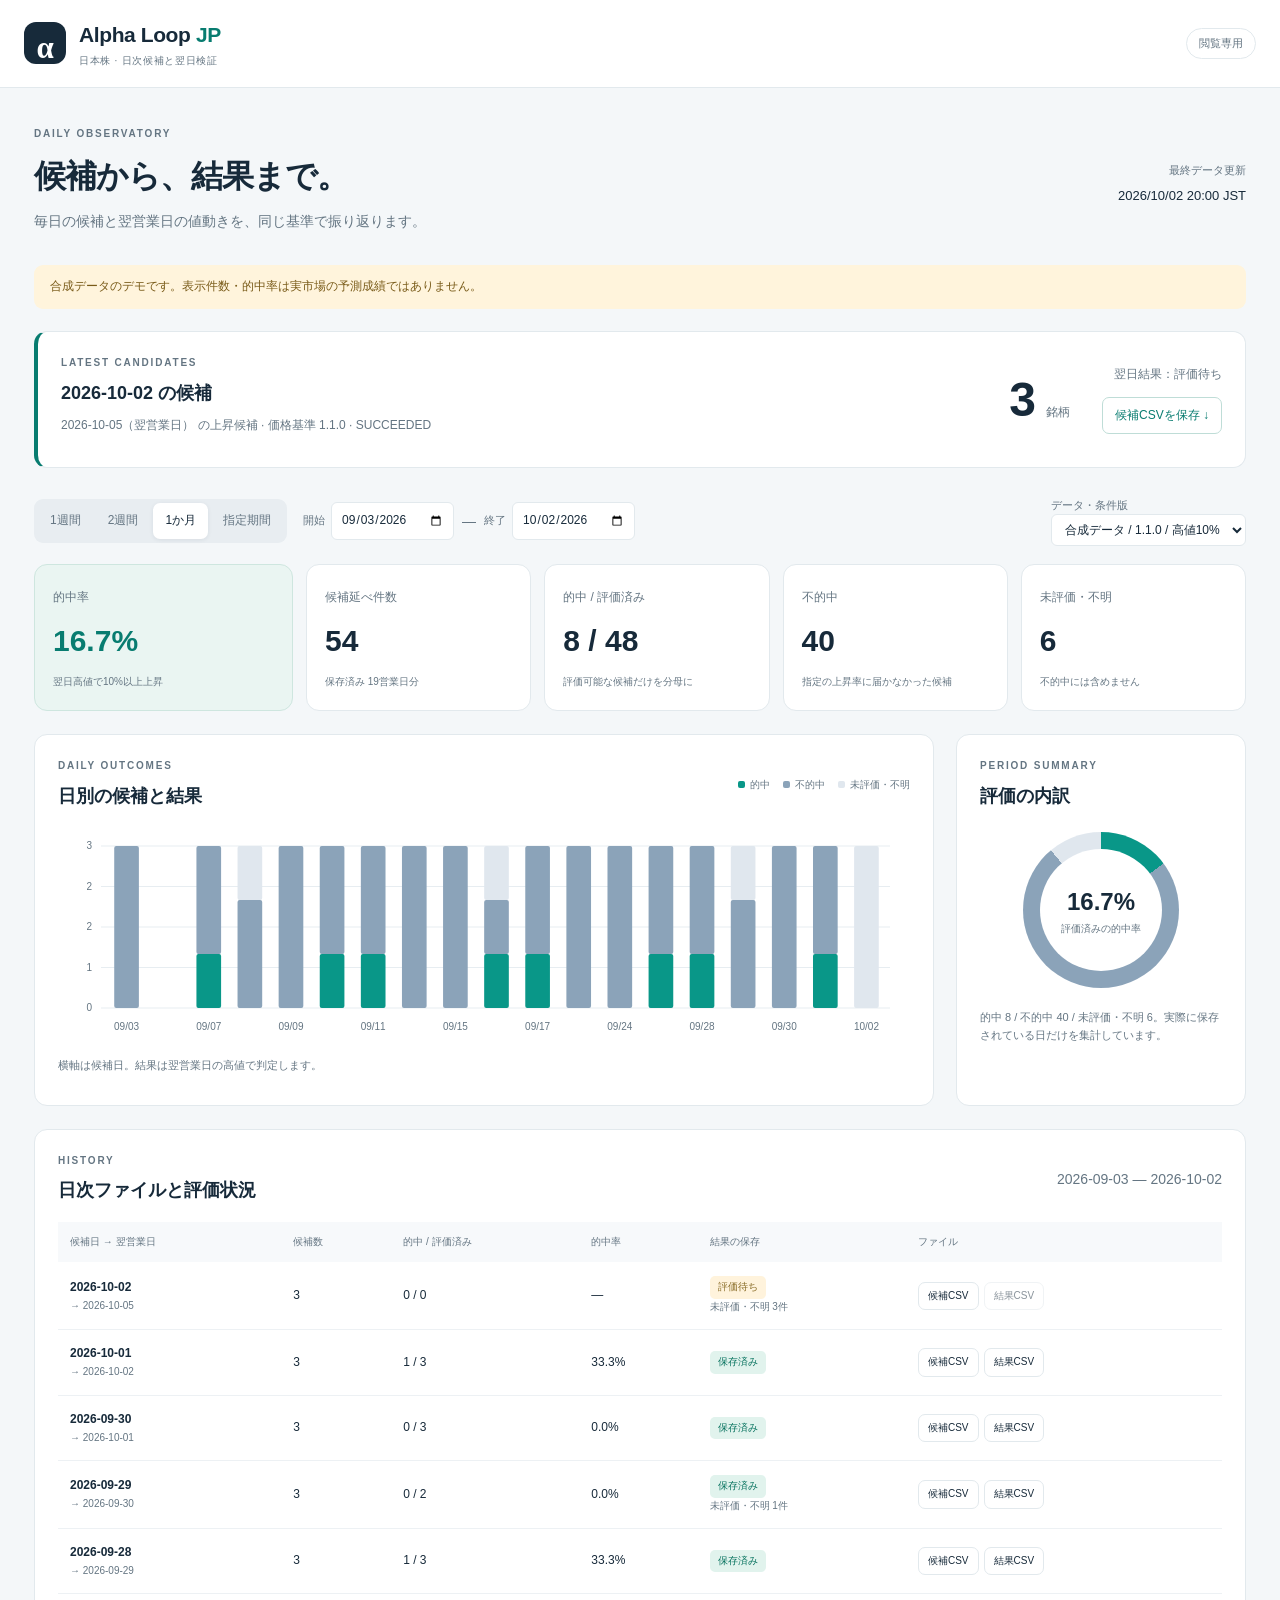
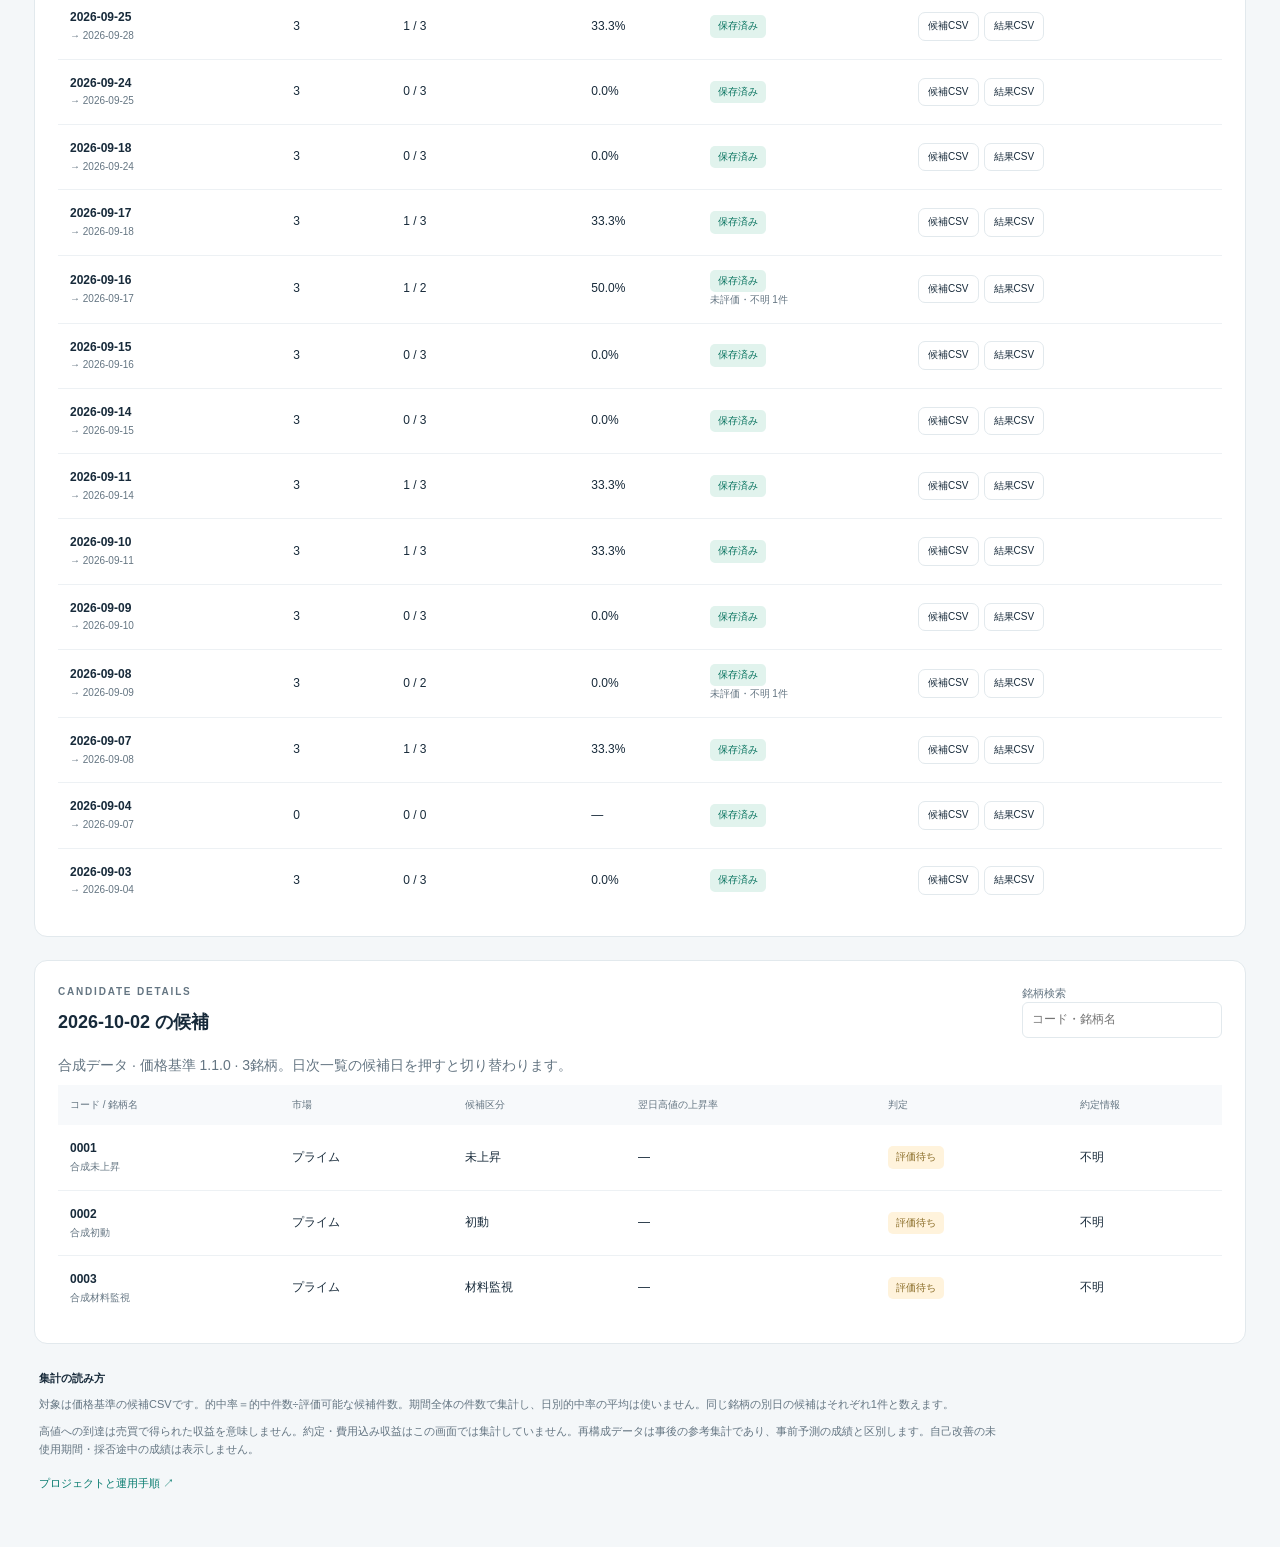
==== dashboard/index.html @ 93776878 "日次ダッシュボードとGitHub Pages公開機能を追加" ====
<!doctype html>
<html lang="ja">
<head>
  <meta charset="utf-8">
  <meta name="viewport" content="width=device-width,initial-scale=1">
  <meta name="color-scheme" content="light">
  <meta http-equiv="Content-Security-Policy" content="default-src 'self'; script-src 'self'; style-src 'self' 'unsafe-inline'; connect-src 'self'; object-src 'none'; base-uri 'self'">
  <title>Alpha Loop JP — 日次ダッシュボード</title>
  <link rel="stylesheet" href="./style.css">
  <script src="./app.js" defer></script>
</head>
<body>
  <header class="topbar"><div class="brand"><span class="mark" aria-hidden="true">α</span><div>Alpha Loop <b>JP</b><small>日本株 · 日次候補と翌日検証</small></div></div><span class="readonly">閲覧専用</span></header>
  <main>
    <section class="heading"><div><p class="eyebrow">DAILY OBSERVATORY</p><h1>候補から、結果まで。</h1><p class="sub">毎日の候補と翌営業日の値動きを、同じ基準で振り返ります。</p></div><div class="update"><span>最終データ更新</span><strong id="updated">—</strong></div></section>
    <div id="notice" class="notice" role="status">保存データを読み込んでいます…</div>
    <section class="latest panel" aria-labelledby="latest-heading"><div><p class="eyebrow">LATEST CANDIDATES</p><h2 id="latest-heading">最新の候補</h2><p id="latest-description">—</p></div><div class="latest-number"><strong id="latest-count">—</strong><span>銘柄</span></div><div class="latest-result"><span id="latest-status">—</span><button id="latest-csv" disabled>候補CSVを保存 ↓</button></div></section>
    <section class="controls" aria-label="表示条件"><div class="periods" role="group" aria-label="集計期間"><button data-period="7">1週間</button><button data-period="14">2週間</button><button data-period="30" class="active" aria-pressed="true">1か月</button><button data-period="custom">指定期間</button></div><div class="date-controls"><label>開始<input id="start" type="date"></label><span>—</span><label>終了<input id="end" type="date"></label></div><label class="cohort-label">データ・条件版<select id="cohort"></select></label></section>
    <section class="metrics" aria-label="期間集計">
      <article class="metric accent"><span>的中率</span><strong id="rate">—</strong><small id="metric-definition">翌日高値で10%以上上昇</small></article>
      <article class="metric"><span>候補延べ件数</span><strong id="candidate-total">—</strong><small id="available-days">—</small></article>
      <article class="metric"><span>的中 / 評価済み</span><strong id="hit-total">—</strong><small>評価可能な候補だけを分母に</small></article>
      <article class="metric"><span>不的中</span><strong id="miss-total">—</strong><small>指定の上昇率に届かなかった候補</small></article>
      <article class="metric"><span>未評価・不明</span><strong id="unknown-total">—</strong><small>不的中には含めません</small></article>
    </section>
    <section class="charts"><article class="panel chart-panel"><div class="section-title"><div><p class="eyebrow">DAILY OUTCOMES</p><h2>日別の候補と結果</h2></div><div class="legend"><span class="hit">的中</span><span class="miss">不的中</span><span class="unknown">未評価・不明</span></div></div><div id="chart" class="chart"></div><p class="chart-foot">横軸は候補日。結果は翌営業日の高値で判定します。</p></article><article class="panel breakdown"><p class="eyebrow">PERIOD SUMMARY</p><h2>評価の内訳</h2><div id="donut" class="donut"><span id="donut-label">—</span></div><p id="period-note" class="chart-foot">—</p></article></section>
    <section class="panel"><div class="section-title"><div><p class="eyebrow">HISTORY</p><h2>日次ファイルと評価状況</h2></div><span id="range-label" class="muted"></span></div><div class="table-scroll"><table><caption class="sr-only">期間内の日別候補と結果</caption><thead><tr><th>候補日 → 翌営業日</th><th>候補数</th><th>的中 / 評価済み</th><th>的中率</th><th>結果の保存</th><th>ファイル</th></tr></thead><tbody id="history"></tbody></table></div><p id="empty" class="empty" hidden>この期間には保存データがありません。</p></section>
    <section class="panel details"><div class="section-title"><div><p class="eyebrow">CANDIDATE DETAILS</p><h2 id="details-heading">銘柄別の結果</h2></div><label class="search-label">銘柄検索<input id="search" type="search" placeholder="コード・銘柄名" autocomplete="off"></label></div><p id="detail-note" class="muted"></p><div class="table-scroll"><table><caption class="sr-only">選択日の候補銘柄と翌日結果</caption><thead><tr><th>コード / 銘柄名</th><th>市場</th><th>候補区分</th><th>翌日高値の上昇率</th><th>判定</th><th>約定情報</th></tr></thead><tbody id="candidates"></tbody></table></div></section>
    <footer><strong>集計の読み方</strong><p>対象は価格基準の候補CSVです。的中率＝的中件数÷評価可能な候補件数。期間全体の件数で集計し、日別的中率の平均は使いません。同じ銘柄の別日の候補はそれぞれ1件と数えます。</p><p>高値への到達は売買で得られた収益を意味しません。約定・費用込み収益はこの画面では集計していません。再構成データは事後の参考集計であり、事前予測の成績と区別します。自己改善の未使用期間・採否途中の成績は表示しません。</p><a href="https://github.com/appdevelopmentworks/alpha-loop-jp" rel="noopener noreferrer">プロジェクトと運用手順 ↗</a></footer>
  </main>
</body>
</html>
---- dashboard/style.css ----
:root{--ink:#172a3a;--muted:#647582;--line:#e2e9ed;--teal:#087c70;--hit:#099788;--miss:#8ba3b9;--unknown:#e0e7ee;--bg:#f4f7f9}*{box-sizing:border-box}body{margin:0;background:var(--bg);color:var(--ink);font-family:Inter,"Noto Sans JP","Yu Gothic UI",Meiryo,sans-serif;font-size:14px;line-height:1.65}.topbar{height:88px;padding:0 max(24px,calc((100vw - 1260px)/2));display:flex;align-items:center;justify-content:space-between;background:#fff;border-bottom:1px solid var(--line)}.brand{display:flex;align-items:center;gap:13px;font-size:21px;font-weight:600;letter-spacing:-.4px}.brand b{color:var(--teal)}.brand small{display:block;font-size:10px;font-weight:500;letter-spacing:.7px;color:var(--muted)}.mark{display:grid;place-items:center;width:42px;height:42px;background:var(--ink);color:#fff;border-radius:12px;font-family:Georgia,serif;font-size:31px}.readonly{font-size:11px;color:var(--muted);border:1px solid var(--line);padding:5px 12px;border-radius:20px}main{max-width:1260px;margin:auto;padding:38px 24px 30px}.heading{display:flex;justify-content:space-between;align-items:center;margin-bottom:24px}.eyebrow{font-size:10px;font-weight:700;letter-spacing:1.8px;color:var(--muted);margin:0 0 7px}h1{font-size:32px;letter-spacing:-1px;margin:0 0 8px}h2{font-size:18px;margin:0}p{margin:8px 0}.sub,.muted{color:var(--muted)}.update{text-align:right;font-size:11px;color:var(--muted)}.update strong{display:block;font-size:13px;font-weight:500;color:var(--ink);margin-top:5px}.notice{padding:12px 16px;border-radius:9px;margin-bottom:22px;background:#e8f3f1;color:#22635c;font-size:12px}.notice.demo{background:#fff4dc;color:#795b19}.notice.error{background:#fdeceb;color:#982d2b}.panel,.metric{background:#fff;border:1px solid var(--line);border-radius:13px;padding:23px}.latest{display:flex;gap:32px;align-items:center;margin-bottom:28px;border-left:4px solid var(--teal)}.latest p:last-child{color:var(--muted);font-size:12px}.latest-number{margin-left:auto;display:flex;align-items:baseline;gap:10px}.latest-number strong{font-size:48px;font-weight:600;line-height:1.2;font-variant-numeric:tabular-nums}.latest-number span{font-size:12px;color:var(--muted)}.latest-result{display:flex;align-items:flex-end;flex-direction:column;gap:12px;color:var(--muted);font-size:12px}button,select,input{font:inherit}button{cursor:pointer;border:1px solid var(--line);border-radius:7px;background:#fff;color:var(--ink);padding:8px 12px;font-size:12px}button:hover{border-color:var(--teal);color:var(--teal)}button:disabled{cursor:default;opacity:.5}button:focus-visible,select:focus-visible,input:focus-visible,a:focus-visible{outline:3px solid #84cabf;outline-offset:3px}.latest button{border-color:#bfddd7;color:var(--teal)}.controls{display:flex;gap:16px;align-items:center;flex-wrap:wrap;margin-bottom:18px}.periods{display:flex;background:#e8edf1;padding:4px;border-radius:9px;gap:3px}.periods button{border:0;background:transparent;color:var(--muted)}.periods .active{background:#fff;color:var(--ink);box-shadow:0 1px 4px #172a3a14}.date-controls{display:flex;gap:8px;align-items:center;color:var(--muted)}label{font-size:11px;color:var(--muted)}input,select{border:1px solid var(--line);border-radius:6px;padding:7px 9px;color:var(--ink);background:#fff;font-size:12px;max-width:100%}.date-controls input{margin-left:6px}.cohort-label{margin-left:auto}.cohort-label select{display:block;min-width:195px}.metrics{display:grid;grid-template-columns:1.15fr repeat(4,1fr);gap:13px;margin-bottom:23px}.metric{padding:20px 18px;min-width:0}.metric>span{font-size:12px;color:var(--muted)}.metric strong{display:block;font-size:30px;font-weight:600;font-variant-numeric:tabular-nums;margin:8px 0}.metric small{display:block;font-size:10px;color:var(--muted)}.metric.accent{background:#eaf5f2;border-color:#cee6df}.metric.accent strong{color:var(--teal)}.charts{display:grid;grid-template-columns:1fr 290px;gap:22px;margin-bottom:23px}.section-title{display:flex;align-items:center;justify-content:space-between;gap:15px;margin-bottom:16px}.legend{display:flex;gap:13px;font-size:10px;color:var(--muted)}.legend span:before{content:"";display:inline-block;width:7px;height:7px;border-radius:2px;margin-right:5px;background:var(--unknown)}.legend .hit:before{background:var(--hit)}.legend .miss:before{background:var(--miss)}.chart{min-height:215px;overflow:auto}.chart svg{display:block;width:100%;min-width:400px;height:215px}.chart text{font-family:inherit;fill:var(--muted);font-size:10px}.chart-foot{font-size:11px;color:var(--muted);margin-top:13px}.breakdown h2{margin-bottom:20px}.donut{width:156px;height:156px;border-radius:50%;margin:20px auto;display:grid;place-items:center;background:var(--unknown);position:relative}.donut:before{content:"";position:absolute;inset:17px;border-radius:50%;background:#fff}.donut span{z-index:1;text-align:center;font-size:24px;font-weight:600}.donut span small{display:block;font-size:10px;font-weight:400;color:var(--muted)}.table-scroll{overflow-x:auto}table{width:100%;border-collapse:collapse;text-align:left;white-space:nowrap;font-size:12px}thead{font-size:10px;color:var(--muted);background:#f7f9fb}th{font-weight:500;padding:12px}td{padding:14px 12px;border-bottom:1px solid #edf1f4;font-variant-numeric:tabular-nums}tbody tr:last-child td{border-bottom:0}td small{display:block;color:var(--muted);font-size:10px}.session-button{padding:0;border:0;font-weight:600;background:none;color:var(--ink)}.table-action{font-size:10px;padding:5px 9px;margin-right:5px}.badge{display:inline-block;font-size:10px;border-radius:5px;padding:3px 8px;background:#edf1f5;color:#556b7d}.badge.hit{background:#e1f3ed;color:#08735f}.badge.pending{background:#fff3dc;color:#886b25}.details{margin-top:23px}.search-label input{display:block;min-width:200px}.positive{color:var(--teal)}.negative{color:#b34b54}.empty{text-align:center;color:var(--muted);padding:30px}.sr-only{position:absolute;width:1px;height:1px;padding:0;overflow:hidden;clip:rect(0,0,0,0);white-space:nowrap;border:0}footer{color:var(--muted);font-size:11px;padding:25px 5px;max-width:970px}footer strong{color:var(--ink)}footer a{display:inline-block;margin-top:8px;color:var(--teal);text-decoration:none}@media(max-width:1000px){.metrics{grid-template-columns:repeat(3,1fr)}.charts{grid-template-columns:1fr 230px}.cohort-label{margin-left:0}}@media(max-width:680px){.topbar{height:72px;padding:0 18px}main{padding:24px 16px}.heading{display:block}h1{font-size:27px}.update{text-align:left;margin-top:16px}.latest{flex-wrap:wrap;gap:12px;padding:20px}.latest-number strong{font-size:38px}.latest-result{width:100%;flex-direction:row;justify-content:space-between;align-items:center}.controls{gap:12px}.date-controls{width:100%;flex-wrap:wrap}.date-controls input{width:130px}.cohort-label{width:100%}.cohort-label select{width:100%}.metrics{grid-template-columns:repeat(2,1fr);gap:10px}.metric:first-child{grid-column:span 2}.metric strong{font-size:27px}.charts{grid-template-columns:1fr}.breakdown{display:none}.panel{padding:18px}.section-title{flex-wrap:wrap}.legend{gap:9px}.brand{font-size:19px}}
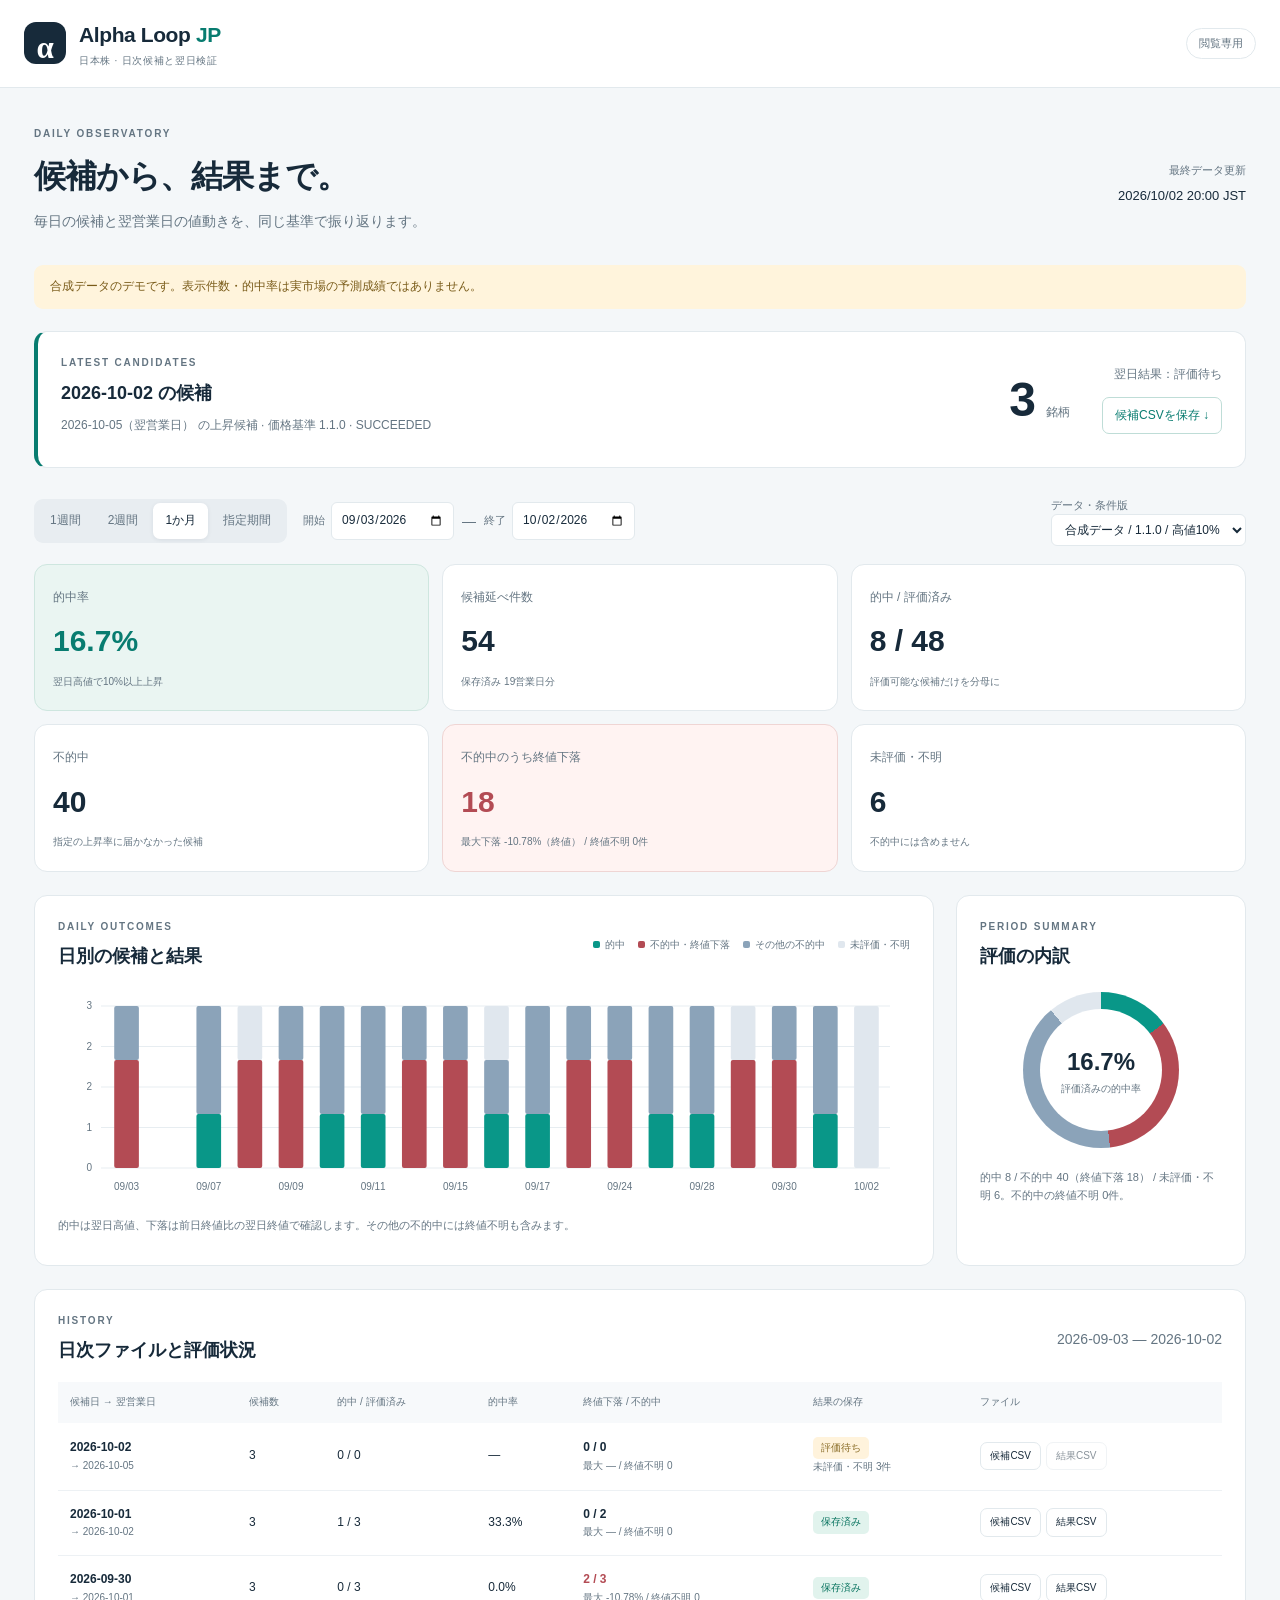
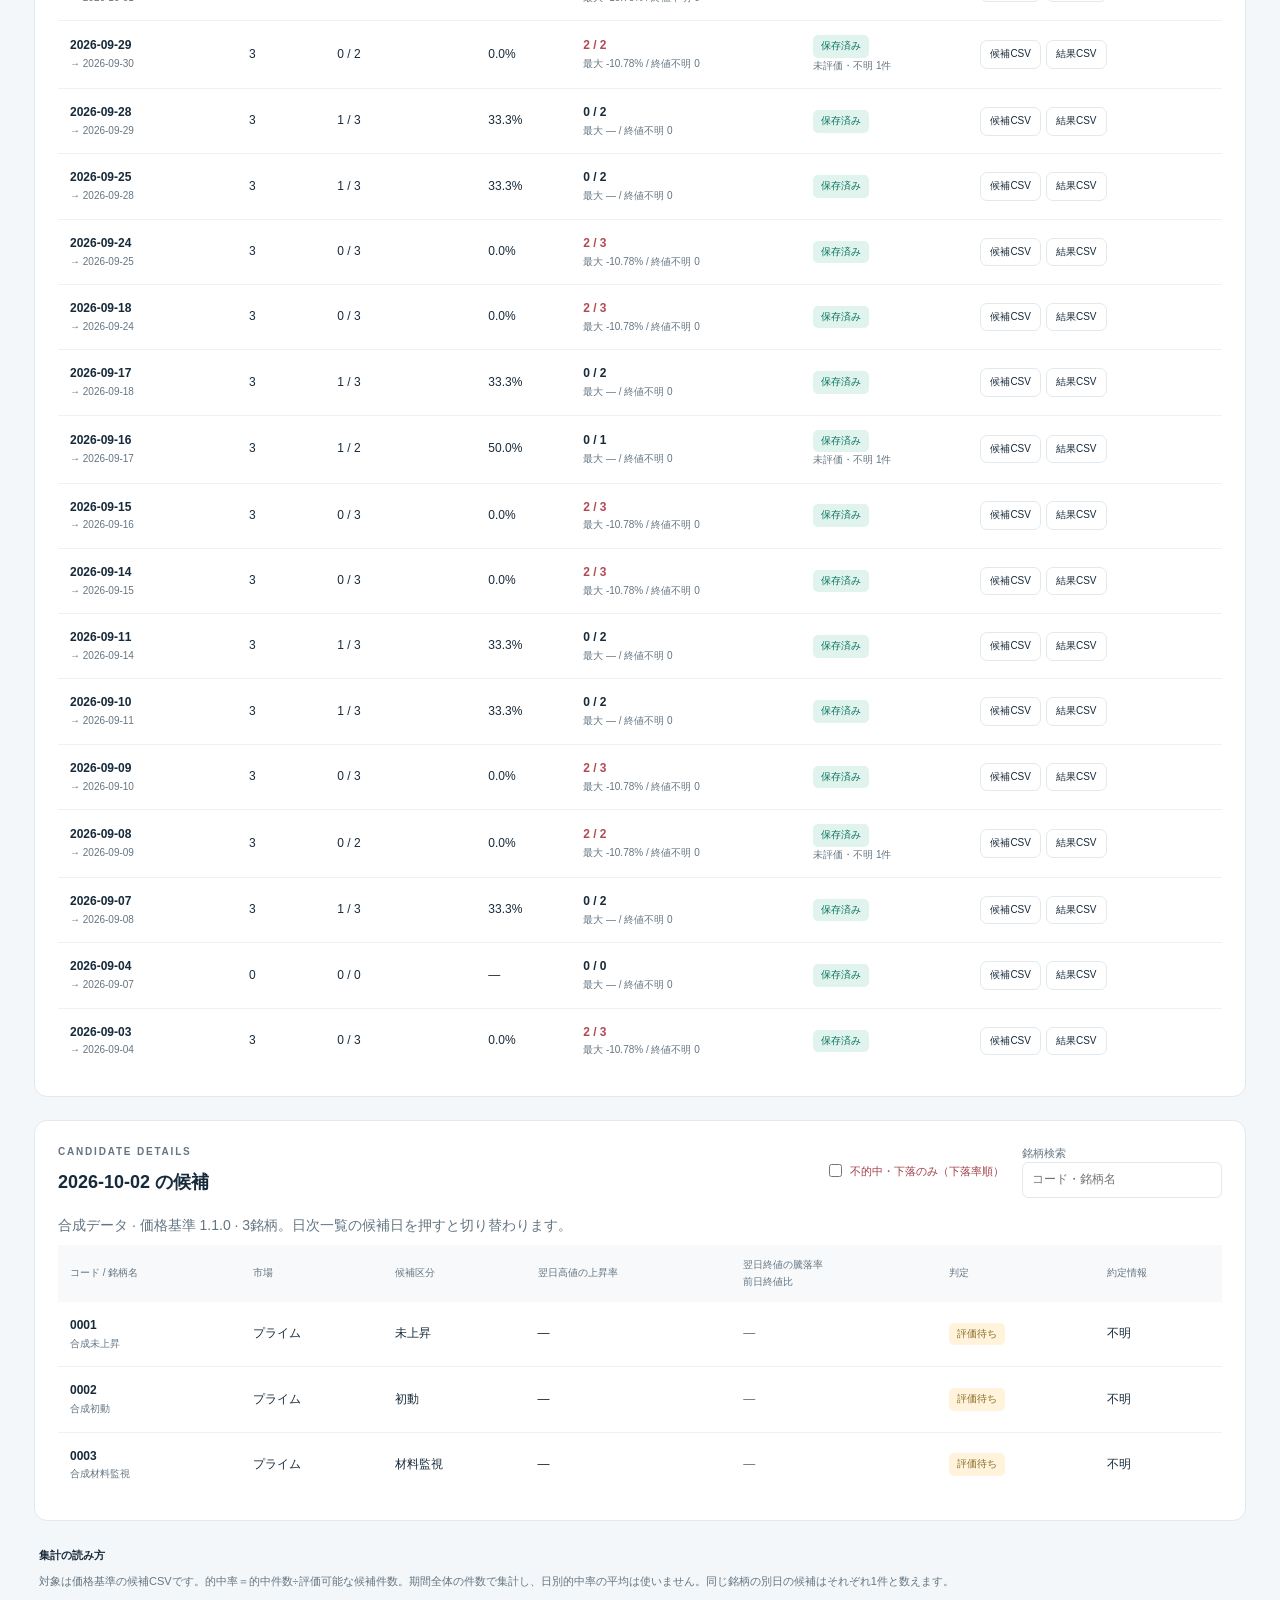
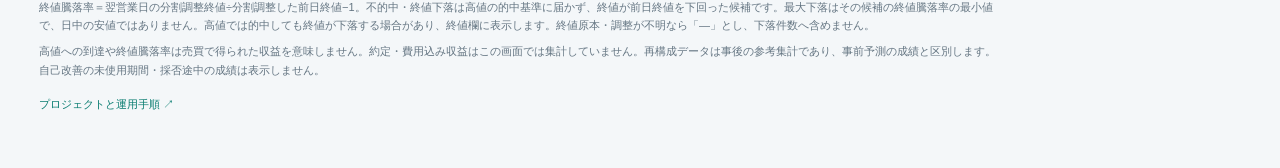
==== commit 575b18e2: "マイナス要素もダッシュボードに表示" ====
--- a/dashboard/index.html
+++ b/dashboard/index.html
@@ -6,8 +6,8 @@
   <meta name="color-scheme" content="light">
   <meta http-equiv="Content-Security-Policy" content="default-src 'self'; script-src 'self'; style-src 'self' 'unsafe-inline'; connect-src 'self'; object-src 'none'; base-uri 'self'">
   <title>Alpha Loop JP — 日次ダッシュボード</title>
-  <link rel="stylesheet" href="./style.css">
-  <script src="./app.js" defer></script>
+  <link rel="stylesheet" href="./style.css?v=2">
+  <script src="./app.js?v=2" defer></script>
 </head>
 <body>
   <header class="topbar"><div class="brand"><span class="mark" aria-hidden="true">α</span><div>Alpha Loop <b>JP</b><small>日本株 · 日次候補と翌日検証</small></div></div><span class="readonly">閲覧専用</span></header>
@@ -21,12 +21,13 @@
       <article class="metric"><span>候補延べ件数</span><strong id="candidate-total">—</strong><small id="available-days">—</small></article>
       <article class="metric"><span>的中 / 評価済み</span><strong id="hit-total">—</strong><small>評価可能な候補だけを分母に</small></article>
       <article class="metric"><span>不的中</span><strong id="miss-total">—</strong><small>指定の上昇率に届かなかった候補</small></article>
+      <article class="metric decline"><span>不的中のうち終値下落</span><strong id="negative-total">—</strong><small id="negative-note">最大下落 — / 終値不明 —</small></article>
       <article class="metric"><span>未評価・不明</span><strong id="unknown-total">—</strong><small>不的中には含めません</small></article>
     </section>
-    <section class="charts"><article class="panel chart-panel"><div class="section-title"><div><p class="eyebrow">DAILY OUTCOMES</p><h2>日別の候補と結果</h2></div><div class="legend"><span class="hit">的中</span><span class="miss">不的中</span><span class="unknown">未評価・不明</span></div></div><div id="chart" class="chart"></div><p class="chart-foot">横軸は候補日。結果は翌営業日の高値で判定します。</p></article><article class="panel breakdown"><p class="eyebrow">PERIOD SUMMARY</p><h2>評価の内訳</h2><div id="donut" class="donut"><span id="donut-label">—</span></div><p id="period-note" class="chart-foot">—</p></article></section>
-    <section class="panel"><div class="section-title"><div><p class="eyebrow">HISTORY</p><h2>日次ファイルと評価状況</h2></div><span id="range-label" class="muted"></span></div><div class="table-scroll"><table><caption class="sr-only">期間内の日別候補と結果</caption><thead><tr><th>候補日 → 翌営業日</th><th>候補数</th><th>的中 / 評価済み</th><th>的中率</th><th>結果の保存</th><th>ファイル</th></tr></thead><tbody id="history"></tbody></table></div><p id="empty" class="empty" hidden>この期間には保存データがありません。</p></section>
-    <section class="panel details"><div class="section-title"><div><p class="eyebrow">CANDIDATE DETAILS</p><h2 id="details-heading">銘柄別の結果</h2></div><label class="search-label">銘柄検索<input id="search" type="search" placeholder="コード・銘柄名" autocomplete="off"></label></div><p id="detail-note" class="muted"></p><div class="table-scroll"><table><caption class="sr-only">選択日の候補銘柄と翌日結果</caption><thead><tr><th>コード / 銘柄名</th><th>市場</th><th>候補区分</th><th>翌日高値の上昇率</th><th>判定</th><th>約定情報</th></tr></thead><tbody id="candidates"></tbody></table></div></section>
-    <footer><strong>集計の読み方</strong><p>対象は価格基準の候補CSVです。的中率＝的中件数÷評価可能な候補件数。期間全体の件数で集計し、日別的中率の平均は使いません。同じ銘柄の別日の候補はそれぞれ1件と数えます。</p><p>高値への到達は売買で得られた収益を意味しません。約定・費用込み収益はこの画面では集計していません。再構成データは事後の参考集計であり、事前予測の成績と区別します。自己改善の未使用期間・採否途中の成績は表示しません。</p><a href="https://github.com/appdevelopmentworks/alpha-loop-jp" rel="noopener noreferrer">プロジェクトと運用手順 ↗</a></footer>
+    <section class="charts"><article class="panel chart-panel"><div class="section-title"><div><p class="eyebrow">DAILY OUTCOMES</p><h2>日別の候補と結果</h2></div><div class="legend"><span class="hit">的中</span><span class="decline">不的中・終値下落</span><span class="miss">その他の不的中</span><span class="unknown">未評価・不明</span></div></div><div id="chart" class="chart"></div><p class="chart-foot">的中は翌日高値、下落は前日終値比の翌日終値で確認します。その他の不的中には終値不明も含みます。</p></article><article class="panel breakdown"><p class="eyebrow">PERIOD SUMMARY</p><h2>評価の内訳</h2><div id="donut" class="donut"><span id="donut-label">—</span></div><p id="period-note" class="chart-foot">—</p></article></section>
+    <section class="panel"><div class="section-title"><div><p class="eyebrow">HISTORY</p><h2>日次ファイルと評価状況</h2></div><span id="range-label" class="muted"></span></div><div class="table-scroll"><table><caption class="sr-only">期間内の日別候補と結果</caption><thead><tr><th>候補日 → 翌営業日</th><th>候補数</th><th>的中 / 評価済み</th><th>的中率</th><th>終値下落 / 不的中</th><th>結果の保存</th><th>ファイル</th></tr></thead><tbody id="history"></tbody></table></div><p id="empty" class="empty" hidden>この期間には保存データがありません。</p></section>
+    <section class="panel details"><div class="section-title"><div><p class="eyebrow">CANDIDATE DETAILS</p><h2 id="details-heading">銘柄別の結果</h2></div><div class="detail-controls"><label class="negative-filter"><input id="negative-only" type="checkbox"> 不的中・下落のみ（下落率順）</label><label class="search-label">銘柄検索<input id="search" type="search" placeholder="コード・銘柄名" autocomplete="off"></label></div></div><p id="detail-note" class="muted"></p><div class="table-scroll"><table><caption class="sr-only">選択日の候補銘柄と翌日結果</caption><thead><tr><th>コード / 銘柄名</th><th>市場</th><th>候補区分</th><th>翌日高値の上昇率</th><th>翌日終値の騰落率<br>前日終値比</th><th>判定</th><th>約定情報</th></tr></thead><tbody id="candidates"></tbody></table></div></section>
+    <footer><strong>集計の読み方</strong><p>対象は価格基準の候補CSVです。的中率＝的中件数÷評価可能な候補件数。期間全体の件数で集計し、日別的中率の平均は使いません。同じ銘柄の別日の候補はそれぞれ1件と数えます。</p><p>終値騰落率＝翌営業日の分割調整終値÷分割調整した前日終値−1。不的中・終値下落は高値の的中基準に届かず、終値が前日終値を下回った候補です。最大下落はその候補の終値騰落率の最小値で、日中の安値ではありません。高値では的中しても終値が下落する場合があり、終値欄に表示します。終値原本・調整が不明なら「—」とし、下落件数へ含めません。</p><p>高値への到達や終値騰落率は売買で得られた収益を意味しません。約定・費用込み収益はこの画面では集計していません。再構成データは事後の参考集計であり、事前予測の成績と区別します。自己改善の未使用期間・採否途中の成績は表示しません。</p><a href="https://github.com/appdevelopmentworks/alpha-loop-jp" rel="noopener noreferrer">プロジェクトと運用手順 ↗</a></footer>
   </main>
 </body>
 </html>
--- a/dashboard/style.css
+++ b/dashboard/style.css
@@ -1 +1,2 @@
 :root{--ink:#172a3a;--muted:#647582;--line:#e2e9ed;--teal:#087c70;--hit:#099788;--miss:#8ba3b9;--unknown:#e0e7ee;--bg:#f4f7f9}*{box-sizing:border-box}body{margin:0;background:var(--bg);color:var(--ink);font-family:Inter,"Noto Sans JP","Yu Gothic UI",Meiryo,sans-serif;font-size:14px;line-height:1.65}.topbar{height:88px;padding:0 max(24px,calc((100vw - 1260px)/2));display:flex;align-items:center;justify-content:space-between;background:#fff;border-bottom:1px solid var(--line)}.brand{display:flex;align-items:center;gap:13px;font-size:21px;font-weight:600;letter-spacing:-.4px}.brand b{color:var(--teal)}.brand small{display:block;font-size:10px;font-weight:500;letter-spacing:.7px;color:var(--muted)}.mark{display:grid;place-items:center;width:42px;height:42px;background:var(--ink);color:#fff;border-radius:12px;font-family:Georgia,serif;font-size:31px}.readonly{font-size:11px;color:var(--muted);border:1px solid var(--line);padding:5px 12px;border-radius:20px}main{max-width:1260px;margin:auto;padding:38px 24px 30px}.heading{display:flex;justify-content:space-between;align-items:center;margin-bottom:24px}.eyebrow{font-size:10px;font-weight:700;letter-spacing:1.8px;color:var(--muted);margin:0 0 7px}h1{font-size:32px;letter-spacing:-1px;margin:0 0 8px}h2{font-size:18px;margin:0}p{margin:8px 0}.sub,.muted{color:var(--muted)}.update{text-align:right;font-size:11px;color:var(--muted)}.update strong{display:block;font-size:13px;font-weight:500;color:var(--ink);margin-top:5px}.notice{padding:12px 16px;border-radius:9px;margin-bottom:22px;background:#e8f3f1;color:#22635c;font-size:12px}.notice.demo{background:#fff4dc;color:#795b19}.notice.error{background:#fdeceb;color:#982d2b}.panel,.metric{background:#fff;border:1px solid var(--line);border-radius:13px;padding:23px}.latest{display:flex;gap:32px;align-items:center;margin-bottom:28px;border-left:4px solid var(--teal)}.latest p:last-child{color:var(--muted);font-size:12px}.latest-number{margin-left:auto;display:flex;align-items:baseline;gap:10px}.latest-number strong{font-size:48px;font-weight:600;line-height:1.2;font-variant-numeric:tabular-nums}.latest-number span{font-size:12px;color:var(--muted)}.latest-result{display:flex;align-items:flex-end;flex-direction:column;gap:12px;color:var(--muted);font-size:12px}button,select,input{font:inherit}button{cursor:pointer;border:1px solid var(--line);border-radius:7px;background:#fff;color:var(--ink);padding:8px 12px;font-size:12px}button:hover{border-color:var(--teal);color:var(--teal)}button:disabled{cursor:default;opacity:.5}button:focus-visible,select:focus-visible,input:focus-visible,a:focus-visible{outline:3px solid #84cabf;outline-offset:3px}.latest button{border-color:#bfddd7;color:var(--teal)}.controls{display:flex;gap:16px;align-items:center;flex-wrap:wrap;margin-bottom:18px}.periods{display:flex;background:#e8edf1;padding:4px;border-radius:9px;gap:3px}.periods button{border:0;background:transparent;color:var(--muted)}.periods .active{background:#fff;color:var(--ink);box-shadow:0 1px 4px #172a3a14}.date-controls{display:flex;gap:8px;align-items:center;color:var(--muted)}label{font-size:11px;color:var(--muted)}input,select{border:1px solid var(--line);border-radius:6px;padding:7px 9px;color:var(--ink);background:#fff;font-size:12px;max-width:100%}.date-controls input{margin-left:6px}.cohort-label{margin-left:auto}.cohort-label select{display:block;min-width:195px}.metrics{display:grid;grid-template-columns:1.15fr repeat(4,1fr);gap:13px;margin-bottom:23px}.metric{padding:20px 18px;min-width:0}.metric>span{font-size:12px;color:var(--muted)}.metric strong{display:block;font-size:30px;font-weight:600;font-variant-numeric:tabular-nums;margin:8px 0}.metric small{display:block;font-size:10px;color:var(--muted)}.metric.accent{background:#eaf5f2;border-color:#cee6df}.metric.accent strong{color:var(--teal)}.charts{display:grid;grid-template-columns:1fr 290px;gap:22px;margin-bottom:23px}.section-title{display:flex;align-items:center;justify-content:space-between;gap:15px;margin-bottom:16px}.legend{display:flex;gap:13px;font-size:10px;color:var(--muted)}.legend span:before{content:"";display:inline-block;width:7px;height:7px;border-radius:2px;margin-right:5px;background:var(--unknown)}.legend .hit:before{background:var(--hit)}.legend .miss:before{background:var(--miss)}.chart{min-height:215px;overflow:auto}.chart svg{display:block;width:100%;min-width:400px;height:215px}.chart text{font-family:inherit;fill:var(--muted);font-size:10px}.chart-foot{font-size:11px;color:var(--muted);margin-top:13px}.breakdown h2{margin-bottom:20px}.donut{width:156px;height:156px;border-radius:50%;margin:20px auto;display:grid;place-items:center;background:var(--unknown);position:relative}.donut:before{content:"";position:absolute;inset:17px;border-radius:50%;background:#fff}.donut span{z-index:1;text-align:center;font-size:24px;font-weight:600}.donut span small{display:block;font-size:10px;font-weight:400;color:var(--muted)}.table-scroll{overflow-x:auto}table{width:100%;border-collapse:collapse;text-align:left;white-space:nowrap;font-size:12px}thead{font-size:10px;color:var(--muted);background:#f7f9fb}th{font-weight:500;padding:12px}td{padding:14px 12px;border-bottom:1px solid #edf1f4;font-variant-numeric:tabular-nums}tbody tr:last-child td{border-bottom:0}td small{display:block;color:var(--muted);font-size:10px}.session-button{padding:0;border:0;font-weight:600;background:none;color:var(--ink)}.table-action{font-size:10px;padding:5px 9px;margin-right:5px}.badge{display:inline-block;font-size:10px;border-radius:5px;padding:3px 8px;background:#edf1f5;color:#556b7d}.badge.hit{background:#e1f3ed;color:#08735f}.badge.pending{background:#fff3dc;color:#886b25}.details{margin-top:23px}.search-label input{display:block;min-width:200px}.positive{color:var(--teal)}.negative{color:#b34b54}.empty{text-align:center;color:var(--muted);padding:30px}.sr-only{position:absolute;width:1px;height:1px;padding:0;overflow:hidden;clip:rect(0,0,0,0);white-space:nowrap;border:0}footer{color:var(--muted);font-size:11px;padding:25px 5px;max-width:970px}footer strong{color:var(--ink)}footer a{display:inline-block;margin-top:8px;color:var(--teal);text-decoration:none}@media(max-width:1000px){.metrics{grid-template-columns:repeat(3,1fr)}.charts{grid-template-columns:1fr 230px}.cohort-label{margin-left:0}}@media(max-width:680px){.topbar{height:72px;padding:0 18px}main{padding:24px 16px}.heading{display:block}h1{font-size:27px}.update{text-align:left;margin-top:16px}.latest{flex-wrap:wrap;gap:12px;padding:20px}.latest-number strong{font-size:38px}.latest-result{width:100%;flex-direction:row;justify-content:space-between;align-items:center}.controls{gap:12px}.date-controls{width:100%;flex-wrap:wrap}.date-controls input{width:130px}.cohort-label{width:100%}.cohort-label select{width:100%}.metrics{grid-template-columns:repeat(2,1fr);gap:10px}.metric:first-child{grid-column:span 2}.metric strong{font-size:27px}.charts{grid-template-columns:1fr}.breakdown{display:none}.panel{padding:18px}.section-title{flex-wrap:wrap}.legend{gap:9px}.brand{font-size:19px}}
+.metrics{grid-template-columns:repeat(3,minmax(0,1fr))}.metric.decline{background:#fff3f2;border-color:#efd5d4}.metric.decline strong{color:#b34b54}.legend{flex-wrap:wrap}.legend .decline:before{background:#b34b54}.decline-row{background:#fff8f7}.badge.decline{background:#fbe2df;color:#a13d46}.close-return{font-weight:700;font-size:14px}.detail-controls{display:flex;align-items:center;gap:18px;flex-wrap:wrap}.negative-filter{display:flex;align-items:center;gap:5px;color:#a13d46}.negative-filter input{accent-color:#b34b54}@media(max-width:680px){.metrics{grid-template-columns:repeat(2,minmax(0,1fr))}.detail-controls{gap:10px}.metric:first-child{grid-column:span 2}}
